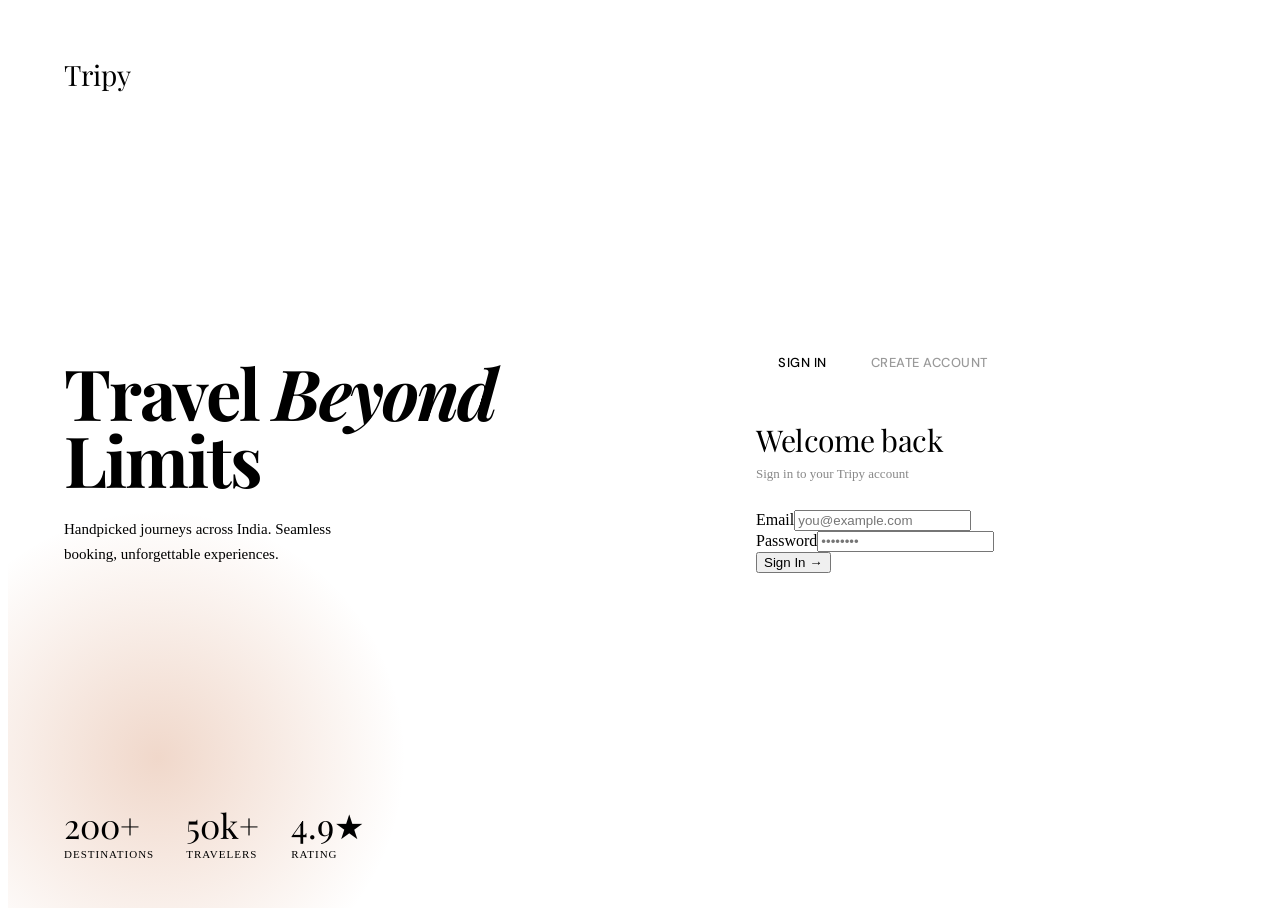
==== src/main/resources/static/index.html @ 833f53b4 "Initial commit" ====
<!DOCTYPE html>
<html lang="en">
<head>
  <meta charset="UTF-8"/><meta name="viewport" content="width=device-width, initial-scale=1.0"/>
  <title>Tripy — Sign In</title>
  <link href="https://fonts.googleapis.com/css2?family=Playfair+Display:ital,wght@0,700;0,900;1,700&family=DM+Sans:wght@300;400;500;600&display=swap" rel="stylesheet">
  <link rel="stylesheet" href="/css/style.css"/>
  <style>
    .hero { min-height: 100vh; display: grid; grid-template-columns: 1fr 1fr; }
    .hero-left { background: var(--ink); display: flex; flex-direction: column; justify-content: space-between; padding: 48px 56px; position: relative; overflow: hidden; }
    .hero-left::before { content: ''; position: absolute; width: 500px; height: 500px; background: radial-gradient(circle, rgba(196,98,45,.25) 0%, transparent 70%); bottom: -100px; left: -100px; pointer-events: none; }
    .logo { font-family: 'Playfair Display', serif; font-size: 28px; color: var(--cream); }
    .logo span { color: var(--terra2); }
    .tagline { z-index: 1; }
    .tagline h1 { font-family: 'Playfair Display', serif; font-size: clamp(48px, 5.5vw, 84px); line-height: .95; color: var(--cream); letter-spacing: -2px; margin-bottom: 24px; }
    .tagline h1 em { color: var(--terra2); font-style: italic; }
    .tagline p { color: var(--mist); font-size: 15px; font-weight: 300; line-height: 1.7; max-width: 320px; }
    .hero-stats { display: flex; gap: 32px; z-index: 1; }
    .stat-num { font-family: 'Playfair Display', serif; font-size: 34px; color: var(--terra2); }
    .stat-lbl { font-size: 11px; color: var(--mist); letter-spacing: 1px; text-transform: uppercase; }
    .hero-right { background: var(--cream); display: flex; align-items: center; justify-content: center; padding: 48px 56px; }
    .auth-box { width: 100%; max-width: 400px; }
    .auth-tabs { display: flex; border-bottom: 2px solid var(--sand); margin-bottom: 36px; }
    .tab { background: none; border: none; font-family: 'DM Sans', sans-serif; font-size: 13px; font-weight: 500; padding: 11px 22px 13px; cursor: pointer; color: #999; letter-spacing: .5px; text-transform: uppercase; position: relative; transition: color .2s; }
    .tab.active { color: var(--ink); }
    .tab.active::after { content: ''; position: absolute; bottom: -2px; left: 0; right: 0; height: 2px; background: var(--terra); }
    .aform { display: none; } .aform.active { display: block; }
    .form-title { font-family: 'Playfair Display', serif; font-size: 30px; margin-bottom: 6px; letter-spacing: -.5px; }
    .form-sub { color: #888; font-size: 13px; margin-bottom: 28px; }
    @media (max-width: 768px) { .hero { grid-template-columns: 1fr; } .hero-left { min-height: 45vh; padding: 32px 24px; } .hero-right { padding: 32px 24px; } }
  </style>
</head>
<body>
<div class="hero">
  <div class="hero-left">
    <div class="logo">Trip<span>y</span></div>
    <div class="tagline">
      <h1>Travel <em>Beyond</em> Limits</h1>
      <p>Handpicked journeys across India. Seamless booking, unforgettable experiences.</p>
    </div>
    <div class="hero-stats">
      <div><div class="stat-num">200+</div><div class="stat-lbl">Destinations</div></div>
      <div><div class="stat-num">50k+</div><div class="stat-lbl">Travelers</div></div>
      <div><div class="stat-num">4.9★</div><div class="stat-lbl">Rating</div></div>
    </div>
  </div>
  <div class="hero-right">
    <div class="auth-box">
      <div class="auth-tabs">
        <button class="tab active" onclick="switchTab('login')">Sign In</button>
        <button class="tab" onclick="switchTab('register')">Create Account</button>
      </div>
      <div class="aform active" id="loginForm">
        <div class="form-title">Welcome back</div>
        <div class="form-sub">Sign in to your Tripy account</div>
        <div class="fld"><label>Email</label><input type="email" id="lEmail" placeholder="you@example.com"/></div>
        <div class="fld"><label>Password</label><input type="password" id="lPass" placeholder="••••••••"/></div>
        <button class="btn btn-full" onclick="login()">Sign In →</button>
        <div class="msg" id="lMsg"></div>
      </div>
      <div class="aform" id="regForm">
        <div class="form-title">Join Tripy</div>
        <div class="form-sub">Start your adventure today</div>
        <div class="fld"><label>Full Name</label><input type="text" id="rName" placeholder="Your full name"/></div>
        <div class="fld"><label>Email</label><input type="email" id="rEmail" placeholder="you@example.com"/></div>
        <div class="fld"><label>Phone</label><input type="tel" id="rPhone" placeholder="+91 9999999999"/></div>
        <div class="fld"><label>Password</label><input type="password" id="rPass" placeholder="Min. 6 characters"/></div>
        <button class="btn btn-full" onclick="register()">Create Account →</button>
        <div class="msg" id="rMsg"></div>
      </div>
    </div>
  </div>
</div>
<script src="/js/api.js"></script>
<script>
  if (getToken()) window.location.href = '/trips.html';
  function switchTab(t) {
    document.querySelectorAll('.tab').forEach((b,i) => b.classList.toggle('active',(i===0)===(t==='login')));
    document.getElementById('loginForm').classList.toggle('active', t==='login');
    document.getElementById('regForm').classList.toggle('active', t==='register');
  }
  async function login() {
    const msgEl = document.getElementById('lMsg'); msgEl.className = 'msg';
    try {
      const d = await apiPost('/auth/login',{email:val('lEmail'),password:val('lPass')},false);
      if(d.success){storeAuth(d.data);window.location.href='/trips.html';}
      else{msgEl.textContent=d.message||'Login failed';msgEl.className='msg err';}
    } catch{msgEl.textContent='Cannot connect. Is backend running on port 8080?';msgEl.className='msg err';}
  }
  async function register() {
    const msgEl = document.getElementById('rMsg'); msgEl.className = 'msg';
    const body = {name:val('rName'),email:val('rEmail'),phone:val('rPhone'),password:val('rPass')};
    try {
      const d = await apiPost('/auth/register',body,false);
      if(d.success){storeAuth(d.data);window.location.href='/trips.html';}
      else{msgEl.textContent=d.message||'Registration failed';msgEl.className='msg err';}
    } catch{msgEl.textContent='Cannot connect.';msgEl.className='msg err';}
  }
  document.addEventListener('keydown',e=>{
    if(e.key==='Enter'){if(document.getElementById('loginForm').classList.contains('active'))login();else register();}
  });
</script>
</body>
</html>
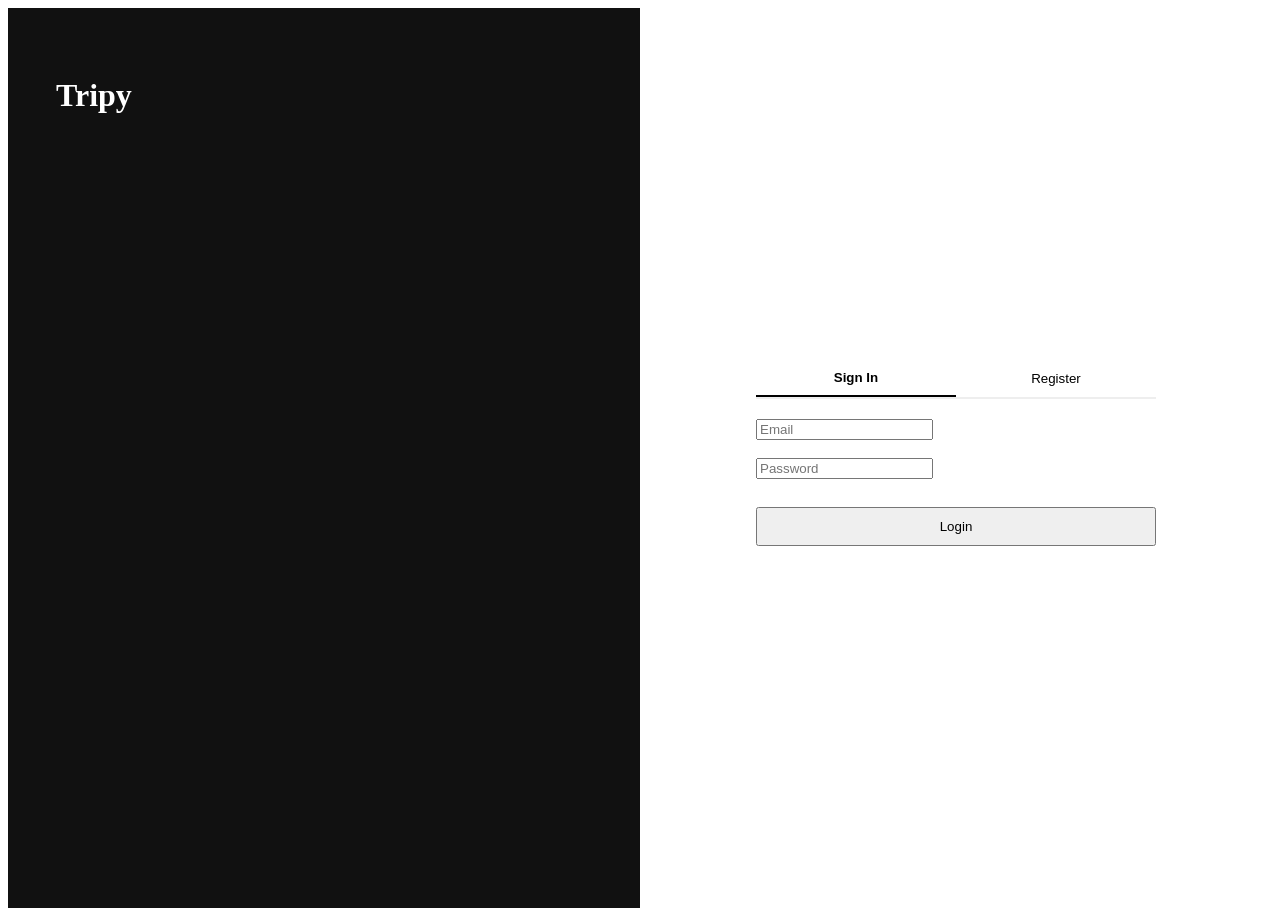
==== commit 98364696: "update the index html file" ====
--- a/src/main/resources/static/index.html
+++ b/src/main/resources/static/index.html
@@ -1,104 +1,149 @@
 <!DOCTYPE html>
 <html lang="en">
 <head>
-  <meta charset="UTF-8"/><meta name="viewport" content="width=device-width, initial-scale=1.0"/>
+  <meta charset="UTF-8"/>
+  <meta name="viewport" content="width=device-width, initial-scale=1.0"/>
   <title>Tripy — Sign In</title>
+
   <link href="https://fonts.googleapis.com/css2?family=Playfair+Display:ital,wght@0,700;0,900;1,700&family=DM+Sans:wght@300;400;500;600&display=swap" rel="stylesheet">
   <link rel="stylesheet" href="/css/style.css"/>
+
   <style>
     .hero { min-height: 100vh; display: grid; grid-template-columns: 1fr 1fr; }
-    .hero-left { background: var(--ink); display: flex; flex-direction: column; justify-content: space-between; padding: 48px 56px; position: relative; overflow: hidden; }
-    .hero-left::before { content: ''; position: absolute; width: 500px; height: 500px; background: radial-gradient(circle, rgba(196,98,45,.25) 0%, transparent 70%); bottom: -100px; left: -100px; pointer-events: none; }
-    .logo { font-family: 'Playfair Display', serif; font-size: 28px; color: var(--cream); }
-    .logo span { color: var(--terra2); }
-    .tagline { z-index: 1; }
-    .tagline h1 { font-family: 'Playfair Display', serif; font-size: clamp(48px, 5.5vw, 84px); line-height: .95; color: var(--cream); letter-spacing: -2px; margin-bottom: 24px; }
-    .tagline h1 em { color: var(--terra2); font-style: italic; }
-    .tagline p { color: var(--mist); font-size: 15px; font-weight: 300; line-height: 1.7; max-width: 320px; }
-    .hero-stats { display: flex; gap: 32px; z-index: 1; }
-    .stat-num { font-family: 'Playfair Display', serif; font-size: 34px; color: var(--terra2); }
-    .stat-lbl { font-size: 11px; color: var(--mist); letter-spacing: 1px; text-transform: uppercase; }
-    .hero-right { background: var(--cream); display: flex; align-items: center; justify-content: center; padding: 48px 56px; }
+    .hero-left { background: #111; display: flex; flex-direction: column; justify-content: space-between; padding: 48px; }
+    .hero-right { background: #fff; display: flex; align-items: center; justify-content: center; padding: 48px; }
     .auth-box { width: 100%; max-width: 400px; }
-    .auth-tabs { display: flex; border-bottom: 2px solid var(--sand); margin-bottom: 36px; }
-    .tab { background: none; border: none; font-family: 'DM Sans', sans-serif; font-size: 13px; font-weight: 500; padding: 11px 22px 13px; cursor: pointer; color: #999; letter-spacing: .5px; text-transform: uppercase; position: relative; transition: color .2s; }
-    .tab.active { color: var(--ink); }
-    .tab.active::after { content: ''; position: absolute; bottom: -2px; left: 0; right: 0; height: 2px; background: var(--terra); }
-    .aform { display: none; } .aform.active { display: block; }
-    .form-title { font-family: 'Playfair Display', serif; font-size: 30px; margin-bottom: 6px; letter-spacing: -.5px; }
-    .form-sub { color: #888; font-size: 13px; margin-bottom: 28px; }
-    @media (max-width: 768px) { .hero { grid-template-columns: 1fr; } .hero-left { min-height: 45vh; padding: 32px 24px; } .hero-right { padding: 32px 24px; } }
+    .auth-tabs { display: flex; border-bottom: 2px solid #eee; margin-bottom: 20px; }
+    .tab { flex:1; padding:10px; cursor:pointer; border:none; background:none; }
+    .tab.active { border-bottom:2px solid black; font-weight:bold; }
+    .aform { display:none; }
+    .aform.active { display:block; }
+    .btn { width:100%; padding:10px; margin-top:10px; cursor:pointer; }
+    .msg { margin-top:10px; }
+    .err { color:red; }
   </style>
 </head>
+
 <body>
+
 <div class="hero">
   <div class="hero-left">
-    <div class="logo">Trip<span>y</span></div>
-    <div class="tagline">
-      <h1>Travel <em>Beyond</em> Limits</h1>
-      <p>Handpicked journeys across India. Seamless booking, unforgettable experiences.</p>
-    </div>
-    <div class="hero-stats">
-      <div><div class="stat-num">200+</div><div class="stat-lbl">Destinations</div></div>
-      <div><div class="stat-num">50k+</div><div class="stat-lbl">Travelers</div></div>
-      <div><div class="stat-num">4.9★</div><div class="stat-lbl">Rating</div></div>
-    </div>
+    <h1 style="color:white;">Tripy</h1>
   </div>
+
   <div class="hero-right">
     <div class="auth-box">
+
       <div class="auth-tabs">
         <button class="tab active" onclick="switchTab('login')">Sign In</button>
-        <button class="tab" onclick="switchTab('register')">Create Account</button>
+        <button class="tab" onclick="switchTab('register')">Register</button>
       </div>
+
+      <!-- LOGIN -->
       <div class="aform active" id="loginForm">
-        <div class="form-title">Welcome back</div>
-        <div class="form-sub">Sign in to your Tripy account</div>
-        <div class="fld"><label>Email</label><input type="email" id="lEmail" placeholder="you@example.com"/></div>
-        <div class="fld"><label>Password</label><input type="password" id="lPass" placeholder="••••••••"/></div>
-        <button class="btn btn-full" onclick="login()">Sign In →</button>
-        <div class="msg" id="lMsg"></div>
+        <input type="email" id="lEmail" placeholder="Email"/><br><br>
+        <input type="password" id="lPass" placeholder="Password"/><br><br>
+        <button class="btn" onclick="login()">Login</button>
+        <div id="lMsg" class="msg"></div>
       </div>
+
+      <!-- REGISTER -->
       <div class="aform" id="regForm">
-        <div class="form-title">Join Tripy</div>
-        <div class="form-sub">Start your adventure today</div>
-        <div class="fld"><label>Full Name</label><input type="text" id="rName" placeholder="Your full name"/></div>
-        <div class="fld"><label>Email</label><input type="email" id="rEmail" placeholder="you@example.com"/></div>
-        <div class="fld"><label>Phone</label><input type="tel" id="rPhone" placeholder="+91 9999999999"/></div>
-        <div class="fld"><label>Password</label><input type="password" id="rPass" placeholder="Min. 6 characters"/></div>
-        <button class="btn btn-full" onclick="register()">Create Account →</button>
-        <div class="msg" id="rMsg"></div>
+        <input type="text" id="rName" placeholder="Name"/><br><br>
+        <input type="email" id="rEmail" placeholder="Email"/><br><br>
+        <input type="password" id="rPass" placeholder="Password"/><br><br>
+        <button class="btn" onclick="register()">Register</button>
+        <div id="rMsg" class="msg"></div>
       </div>
+
     </div>
   </div>
 </div>
-<script src="/js/api.js"></script>
+
 <script>
-  if (getToken()) window.location.href = '/trips.html';
-  function switchTab(t) {
-    document.querySelectorAll('.tab').forEach((b,i) => b.classList.toggle('active',(i===0)===(t==='login')));
-    document.getElementById('loginForm').classList.toggle('active', t==='login');
-    document.getElementById('regForm').classList.toggle('active', t==='register');
+const API = "https://tripy-trip-management-system-production.up.railway.app/api";
+
+// ── HELPERS
+function val(id){ return document.getElementById(id).value.trim(); }
+
+function storeAuth(data){
+  localStorage.setItem("tripy_token", data.token);
+}
+
+// ── SWITCH TAB
+function switchTab(type){
+  document.getElementById("loginForm").classList.toggle("active", type==="login");
+  document.getElementById("regForm").classList.toggle("active", type==="register");
+
+  document.querySelectorAll(".tab")[0].classList.toggle("active", type==="login");
+  document.querySelectorAll(".tab")[1].classList.toggle("active", type==="register");
+}
+
+// ── LOGIN
+async function login(){
+  const msg = document.getElementById("lMsg");
+  msg.innerHTML="";
+
+  try{
+    const res = await fetch(API+"/auth/login",{
+      method:"POST",
+      headers:{ "Content-Type":"application/json" },
+      body: JSON.stringify({
+        email: val("lEmail"),
+        password: val("lPass")
+      })
+    });
+
+    const data = await res.json();
+
+    if(data.success){
+      storeAuth(data.data);
+      window.location.href="/trips.html";
+    }else{
+      msg.innerHTML = data.message;
+      msg.className="msg err";
+    }
+
+  }catch(err){
+    console.error(err);
+    msg.innerHTML="Server error. Try again.";
+    msg.className="msg err";
   }
-  async function login() {
-    const msgEl = document.getElementById('lMsg'); msgEl.className = 'msg';
-    try {
-      const d = await apiPost('/auth/login',{email:val('lEmail'),password:val('lPass')},false);
-      if(d.success){storeAuth(d.data);window.location.href='/trips.html';}
-      else{msgEl.textContent=d.message||'Login failed';msgEl.className='msg err';}
-    } catch{msgEl.textContent='Cannot connect. Is backend running on port 8080?';msgEl.className='msg err';}
+}
+
+// ── REGISTER
+async function register(){
+  const msg = document.getElementById("rMsg");
+  msg.innerHTML="";
+
+  try{
+    const res = await fetch(API+"/auth/register",{
+      method:"POST",
+      headers:{ "Content-Type":"application/json" },
+      body: JSON.stringify({
+        name: val("rName"),
+        email: val("rEmail"),
+        password: val("rPass")
+      })
+    });
+
+    const data = await res.json();
+
+    if(data.success){
+      storeAuth(data.data);
+      window.location.href="/trips.html";
+    }else{
+      msg.innerHTML=data.message;
+      msg.className="msg err";
+    }
+
+  }catch(err){
+    console.error(err);
+    msg.innerHTML="Server error. Try again.";
+    msg.className="msg err";
   }
-  async function register() {
-    const msgEl = document.getElementById('rMsg'); msgEl.className = 'msg';
-    const body = {name:val('rName'),email:val('rEmail'),phone:val('rPhone'),password:val('rPass')};
-    try {
-      const d = await apiPost('/auth/register',body,false);
-      if(d.success){storeAuth(d.data);window.location.href='/trips.html';}
-      else{msgEl.textContent=d.message||'Registration failed';msgEl.className='msg err';}
-    } catch{msgEl.textContent='Cannot connect.';msgEl.className='msg err';}
-  }
-  document.addEventListener('keydown',e=>{
-    if(e.key==='Enter'){if(document.getElementById('loginForm').classList.contains('active'))login();else register();}
-  });
+}
 </script>
+
 </body>
-</html>
+</html>
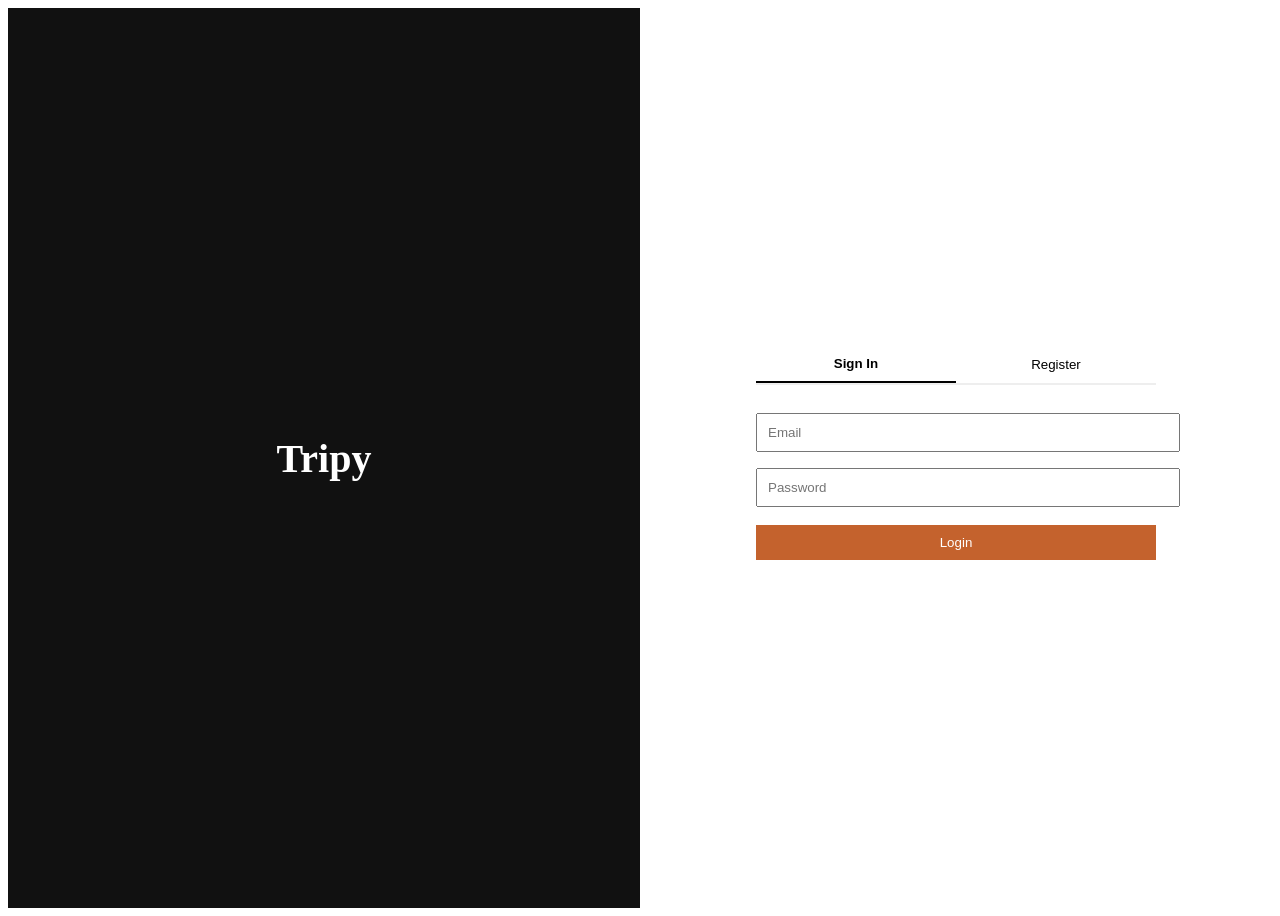
==== commit 4f0a277b: "add extra feature in htm l file" ====
--- a/src/main/resources/static/index.html
+++ b/src/main/resources/static/index.html
@@ -10,17 +10,25 @@
 
   <style>
     .hero { min-height: 100vh; display: grid; grid-template-columns: 1fr 1fr; }
-    .hero-left { background: #111; display: flex; flex-direction: column; justify-content: space-between; padding: 48px; }
-    .hero-right { background: #fff; display: flex; align-items: center; justify-content: center; padding: 48px; }
+    .hero-left { background: #111; display: flex; align-items: center; justify-content: center; }
+    .hero-left h1 { color: white; font-size: 40px; }
+    .hero-right { display: flex; align-items: center; justify-content: center; }
+
     .auth-box { width: 100%; max-width: 400px; }
     .auth-tabs { display: flex; border-bottom: 2px solid #eee; margin-bottom: 20px; }
     .tab { flex:1; padding:10px; cursor:pointer; border:none; background:none; }
     .tab.active { border-bottom:2px solid black; font-weight:bold; }
+
     .aform { display:none; }
     .aform.active { display:block; }
-    .btn { width:100%; padding:10px; margin-top:10px; cursor:pointer; }
+
+    input { width:100%; padding:10px; margin:8px 0; }
+
+    .btn { width:100%; padding:10px; margin-top:10px; cursor:pointer; background:#c4622d; color:white; border:none; }
+
     .msg { margin-top:10px; }
     .err { color:red; }
+    .success { color:green; }
   </style>
 </head>
 
@@ -28,7 +36,7 @@
 
 <div class="hero">
   <div class="hero-left">
-    <h1 style="color:white;">Tripy</h1>
+    <h1>Tripy</h1>
   </div>
 
   <div class="hero-right">
@@ -41,17 +49,17 @@
 
       <!-- LOGIN -->
       <div class="aform active" id="loginForm">
-        <input type="email" id="lEmail" placeholder="Email"/><br><br>
-        <input type="password" id="lPass" placeholder="Password"/><br><br>
+        <input type="email" id="lEmail" placeholder="Email"/>
+        <input type="password" id="lPass" placeholder="Password"/>
         <button class="btn" onclick="login()">Login</button>
         <div id="lMsg" class="msg"></div>
       </div>
 
       <!-- REGISTER -->
       <div class="aform" id="regForm">
-        <input type="text" id="rName" placeholder="Name"/><br><br>
-        <input type="email" id="rEmail" placeholder="Email"/><br><br>
-        <input type="password" id="rPass" placeholder="Password"/><br><br>
+        <input type="text" id="rName" placeholder="Name"/>
+        <input type="email" id="rEmail" placeholder="Email"/>
+        <input type="password" id="rPass" placeholder="Password"/>
         <button class="btn" onclick="register()">Register</button>
         <div id="rMsg" class="msg"></div>
       </div>
@@ -68,6 +76,8 @@
 
 function storeAuth(data){
   localStorage.setItem("tripy_token", data.token);
+  localStorage.setItem("tripy_name", data.name);
+  localStorage.setItem("tripy_role", data.role);
 }
 
 // ── SWITCH TAB
@@ -81,11 +91,13 @@
 
 // ── LOGIN
 async function login(){
+  console.log("Login clicked 🚀");
+
   const msg = document.getElementById("lMsg");
-  msg.innerHTML="";
+  msg.innerHTML = "Loading...";
 
   try{
-    const res = await fetch(API+"/auth/login",{
+    const res = await fetch(API + "/auth/login",{
       method:"POST",
       headers:{ "Content-Type":"application/json" },
       body: JSON.stringify({
@@ -95,29 +107,38 @@
     });
 
     const data = await res.json();
+    console.log("Login response:", data);
 
     if(data.success){
       storeAuth(data.data);
-      window.location.href="/trips.html";
-    }else{
+      msg.innerHTML = "Login successful ✅";
+      msg.className = "msg success";
+
+      setTimeout(() => {
+        window.location.href = "/trips.html";
+      }, 1000);
+
+    } else {
       msg.innerHTML = data.message;
-      msg.className="msg err";
+      msg.className = "msg err";
     }
 
-  }catch(err){
-    console.error(err);
-    msg.innerHTML="Server error. Try again.";
-    msg.className="msg err";
+  } catch(err){
+    console.error("Login error:", err);
+    msg.innerHTML = "Backend not reachable ❌";
+    msg.className = "msg err";
   }
 }
 
 // ── REGISTER
 async function register(){
+  console.log("Register clicked 🚀");
+
   const msg = document.getElementById("rMsg");
-  msg.innerHTML="";
+  msg.innerHTML = "Loading...";
 
   try{
-    const res = await fetch(API+"/auth/register",{
+    const res = await fetch(API + "/auth/register",{
       method:"POST",
       headers:{ "Content-Type":"application/json" },
       body: JSON.stringify({
@@ -128,19 +149,26 @@
     });
 
     const data = await res.json();
+    console.log("Register response:", data);
 
     if(data.success){
       storeAuth(data.data);
-      window.location.href="/trips.html";
-    }else{
-      msg.innerHTML=data.message;
-      msg.className="msg err";
+      msg.innerHTML = "Registered successfully ✅";
+      msg.className = "msg success";
+
+      setTimeout(() => {
+        window.location.href = "/trips.html";
+      }, 1000);
+
+    } else {
+      msg.innerHTML = data.message;
+      msg.className = "msg err";
     }
 
-  }catch(err){
-    console.error(err);
-    msg.innerHTML="Server error. Try again.";
-    msg.className="msg err";
+  } catch(err){
+    console.error("Register error:", err);
+    msg.innerHTML = "Backend not reachable ❌";
+    msg.className = "msg err";
   }
 }
 </script>
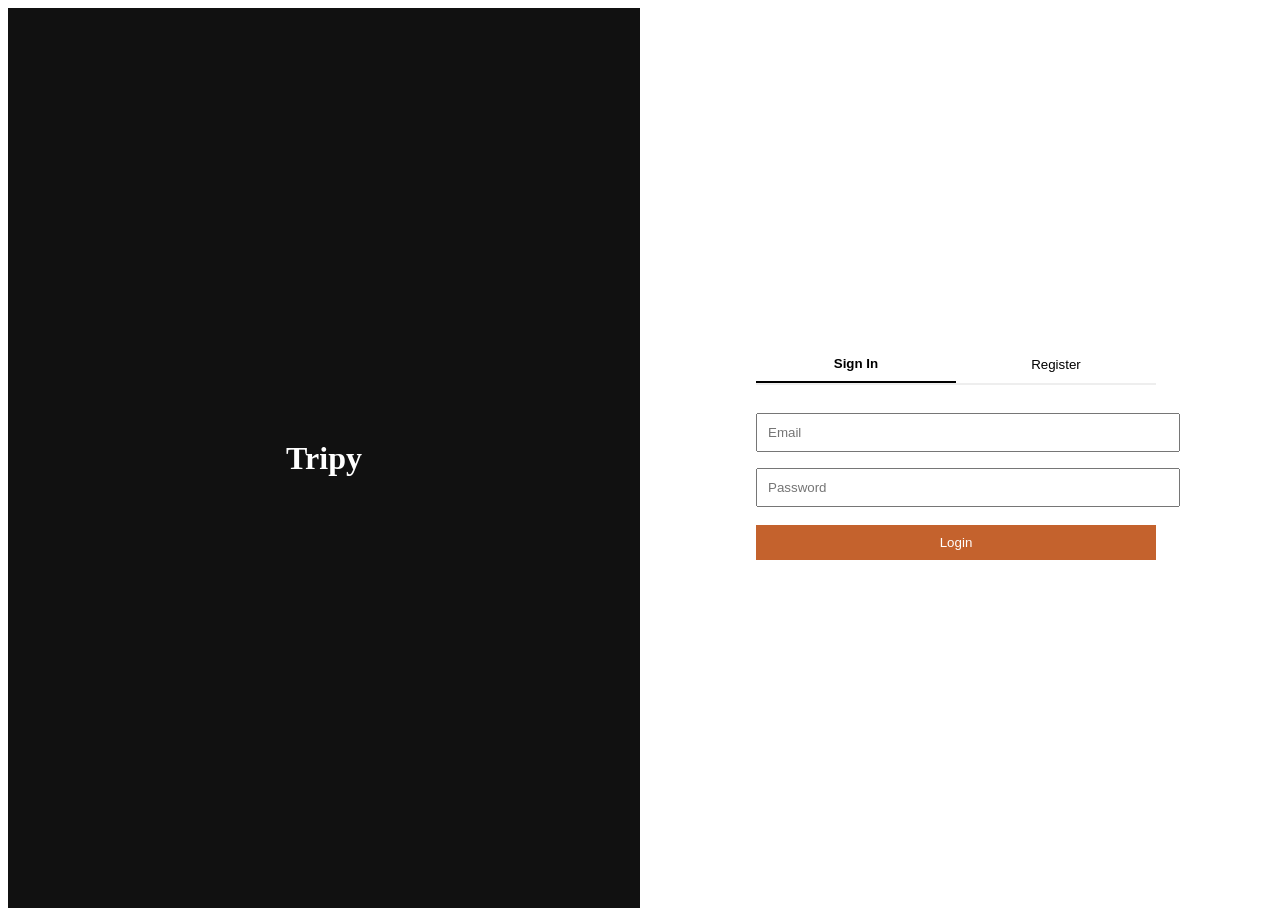
==== commit e70b0ba1: "add feature in html file" ====
--- a/src/main/resources/static/index.html
+++ b/src/main/resources/static/index.html
@@ -5,13 +5,13 @@
   <meta name="viewport" content="width=device-width, initial-scale=1.0"/>
   <title>Tripy — Sign In</title>
 
-  <link href="https://fonts.googleapis.com/css2?family=Playfair+Display:ital,wght@0,700;0,900;1,700&family=DM+Sans:wght@300;400;500;600&display=swap" rel="stylesheet">
+  <link href="https://fonts.googleapis.com/css2?family=Playfair+Display&family=DM+Sans&display=swap" rel="stylesheet">
   <link rel="stylesheet" href="/css/style.css"/>
 
   <style>
     .hero { min-height: 100vh; display: grid; grid-template-columns: 1fr 1fr; }
     .hero-left { background: #111; display: flex; align-items: center; justify-content: center; }
-    .hero-left h1 { color: white; font-size: 40px; }
+    .hero-left h1 { color: white; }
     .hero-right { display: flex; align-items: center; justify-content: center; }
 
     .auth-box { width: 100%; max-width: 400px; }
@@ -24,7 +24,15 @@
 
     input { width:100%; padding:10px; margin:8px 0; }
 
-    .btn { width:100%; padding:10px; margin-top:10px; cursor:pointer; background:#c4622d; color:white; border:none; }
+    .btn {
+      width:100%;
+      padding:10px;
+      margin-top:10px;
+      cursor:pointer;
+      background:#c4622d;
+      color:white;
+      border:none;
+    }
 
     .msg { margin-top:10px; }
     .err { color:red; }
@@ -49,18 +57,22 @@
 
       <!-- LOGIN -->
       <div class="aform active" id="loginForm">
-        <input type="email" id="lEmail" placeholder="Email"/>
-        <input type="password" id="lPass" placeholder="Password"/>
-        <button class="btn" onclick="login()">Login</button>
+        <form onsubmit="event.preventDefault(); login();">
+          <input type="email" id="lEmail" placeholder="Email" required/>
+          <input type="password" id="lPass" placeholder="Password" required/>
+          <button type="submit" class="btn">Login</button>
+        </form>
         <div id="lMsg" class="msg"></div>
       </div>
 
       <!-- REGISTER -->
       <div class="aform" id="regForm">
-        <input type="text" id="rName" placeholder="Name"/>
-        <input type="email" id="rEmail" placeholder="Email"/>
-        <input type="password" id="rPass" placeholder="Password"/>
-        <button class="btn" onclick="register()">Register</button>
+        <form onsubmit="event.preventDefault(); register();">
+          <input type="text" id="rName" placeholder="Name" required/>
+          <input type="email" id="rEmail" placeholder="Email" required/>
+          <input type="password" id="rPass" placeholder="Password" required/>
+          <button type="submit" class="btn">Register</button>
+        </form>
         <div id="rMsg" class="msg"></div>
       </div>
 
@@ -71,7 +83,7 @@
 <script>
 const API = "https://tripy-trip-management-system-production.up.railway.app/api";
 
-// ── HELPERS
+// HELPERS
 function val(id){ return document.getElementById(id).value.trim(); }
 
 function storeAuth(data){
@@ -80,7 +92,7 @@
   localStorage.setItem("tripy_role", data.role);
 }
 
-// ── SWITCH TAB
+// SWITCH TAB
 function switchTab(type){
   document.getElementById("loginForm").classList.toggle("active", type==="login");
   document.getElementById("regForm").classList.toggle("active", type==="register");
@@ -89,7 +101,7 @@
   document.querySelectorAll(".tab")[1].classList.toggle("active", type==="register");
 }
 
-// ── LOGIN
+// LOGIN
 async function login(){
   console.log("Login clicked 🚀");
 
@@ -117,20 +129,19 @@
       setTimeout(() => {
         window.location.href = "/trips.html";
       }, 1000);
-
     } else {
       msg.innerHTML = data.message;
       msg.className = "msg err";
     }
 
   } catch(err){
-    console.error("Login error:", err);
+    console.error(err);
     msg.innerHTML = "Backend not reachable ❌";
     msg.className = "msg err";
   }
 }
 
-// ── REGISTER
+// REGISTER
 async function register(){
   console.log("Register clicked 🚀");
 
@@ -159,14 +170,13 @@
       setTimeout(() => {
         window.location.href = "/trips.html";
       }, 1000);
-
     } else {
       msg.innerHTML = data.message;
       msg.className = "msg err";
     }
 
   } catch(err){
-    console.error("Register error:", err);
+    console.error(err);
     msg.innerHTML = "Backend not reachable ❌";
     msg.className = "msg err";
   }
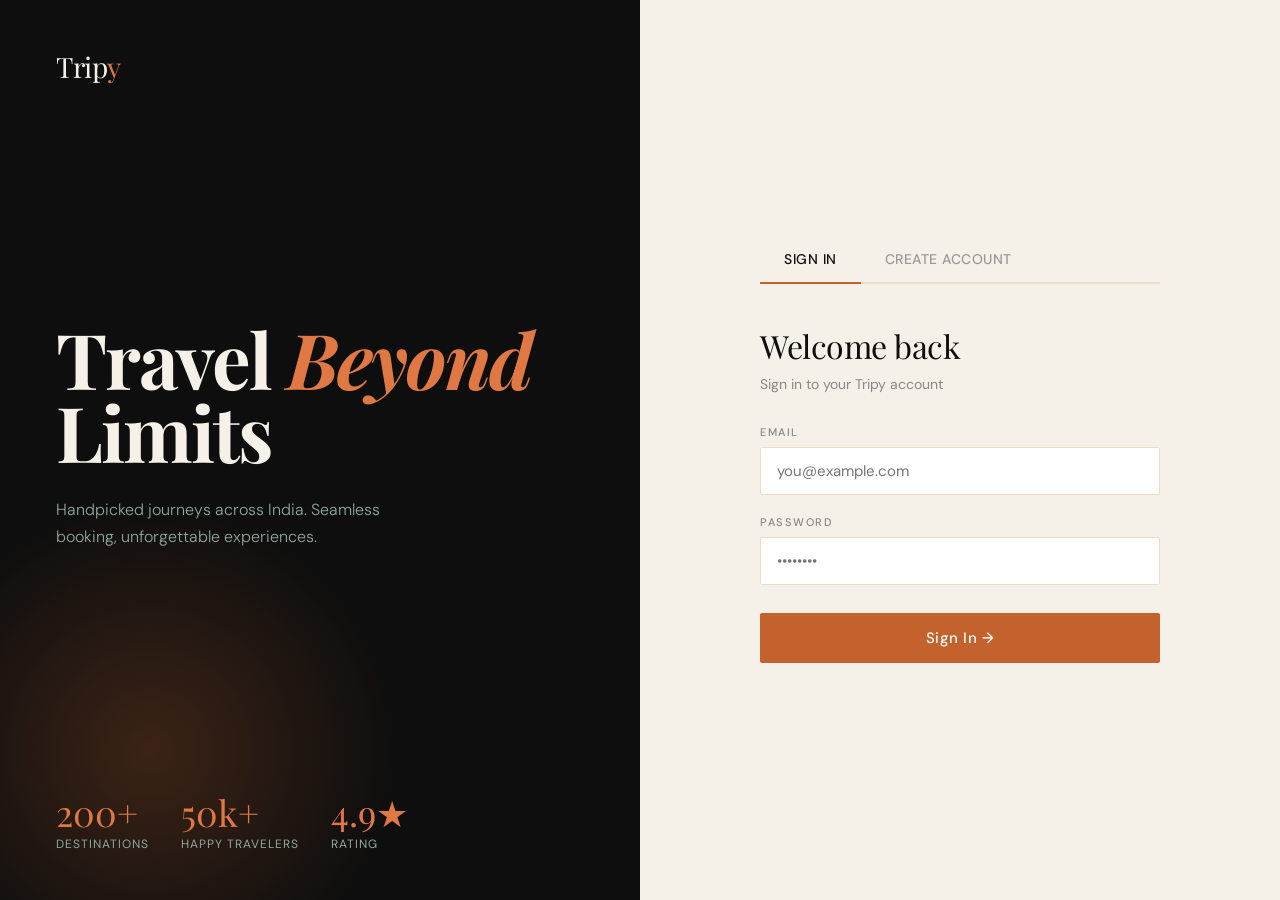
==== commit eeffe7d7: "Change new html file" ====
--- a/src/main/resources/static/index.html
+++ b/src/main/resources/static/index.html
@@ -1,187 +1,829 @@
 <!DOCTYPE html>
 <html lang="en">
 <head>
-  <meta charset="UTF-8"/>
+  <meta charset="UTF-8" />
   <meta name="viewport" content="width=device-width, initial-scale=1.0"/>
-  <title>Tripy — Sign In</title>
-
-  <link href="https://fonts.googleapis.com/css2?family=Playfair+Display&family=DM+Sans&display=swap" rel="stylesheet">
-  <link rel="stylesheet" href="/css/style.css"/>
-
+  <title>Tripy — Travel Beyond Limits</title>
+  <link rel="preconnect" href="https://fonts.googleapis.com">
+  <link href="https://fonts.googleapis.com/css2?family=Playfair+Display:ital,wght@0,700;0,900;1,700&family=DM+Sans:wght@300;400;500&display=swap" rel="stylesheet">
   <style>
-    .hero { min-height: 100vh; display: grid; grid-template-columns: 1fr 1fr; }
-    .hero-left { background: #111; display: flex; align-items: center; justify-content: center; }
-    .hero-left h1 { color: white; }
-    .hero-right { display: flex; align-items: center; justify-content: center; }
-
-    .auth-box { width: 100%; max-width: 400px; }
-    .auth-tabs { display: flex; border-bottom: 2px solid #eee; margin-bottom: 20px; }
-    .tab { flex:1; padding:10px; cursor:pointer; border:none; background:none; }
-    .tab.active { border-bottom:2px solid black; font-weight:bold; }
-
-    .aform { display:none; }
-    .aform.active { display:block; }
-
-    input { width:100%; padding:10px; margin:8px 0; }
-
-    .btn {
-      width:100%;
-      padding:10px;
-      margin-top:10px;
-      cursor:pointer;
-      background:#c4622d;
-      color:white;
-      border:none;
-    }
-
-    .msg { margin-top:10px; }
-    .err { color:red; }
-    .success { color:green; }
+    *, *::before, *::after { box-sizing: border-box; margin: 0; padding: 0; }
+
+    :root {
+      --ink:    #0e0e0e;
+      --cream:  #f5f0e8;
+      --sand:   #e8dfc8;
+      --terra:  #c4622d;
+      --terra2: #e07843;
+      --mist:   #8fa8a0;
+      --white:  #ffffff;
+      --radius: 2px;
+    }
+
+    html, body { height: 100%; font-family: 'DM Sans', sans-serif; background: var(--cream); color: var(--ink); overflow-x: hidden; }
+
+    /* ── HERO ── */
+    .hero {
+      min-height: 100vh;
+      display: grid;
+      grid-template-columns: 1fr 1fr;
+      position: relative;
+    }
+
+    .hero-left {
+      background: var(--ink);
+      display: flex;
+      flex-direction: column;
+      justify-content: space-between;
+      padding: 48px 56px;
+      position: relative;
+      overflow: hidden;
+    }
+
+    .hero-left::before {
+      content: '';
+      position: absolute;
+      width: 500px; height: 500px;
+      background: radial-gradient(circle, rgba(196,98,45,0.25) 0%, transparent 70%);
+      bottom: -100px; left: -100px;
+      pointer-events: none;
+    }
+
+    .logo {
+      font-family: 'Playfair Display', serif;
+      font-size: 28px;
+      color: var(--cream);
+      letter-spacing: -0.5px;
+    }
+    .logo span { color: var(--terra2); }
+
+    .hero-tagline {
+      z-index: 1;
+    }
+    .hero-tagline h1 {
+      font-family: 'Playfair Display', serif;
+      font-size: clamp(52px, 6vw, 88px);
+      line-height: 0.95;
+      color: var(--cream);
+      letter-spacing: -2px;
+      margin-bottom: 28px;
+    }
+    .hero-tagline h1 em { color: var(--terra2); font-style: italic; }
+    .hero-tagline p {
+      color: var(--mist);
+      font-size: 16px;
+      font-weight: 300;
+      line-height: 1.7;
+      max-width: 340px;
+    }
+
+    .hero-bottom {
+      display: flex;
+      gap: 32px;
+      z-index: 1;
+    }
+    .stat { }
+    .stat-num { font-family: 'Playfair Display', serif; font-size: 36px; color: var(--terra2); }
+    .stat-label { font-size: 12px; color: var(--mist); letter-spacing: 1px; text-transform: uppercase; }
+
+    /* ── RIGHT PANEL (AUTH) ── */
+    .hero-right {
+      background: var(--cream);
+      display: flex;
+      align-items: center;
+      justify-content: center;
+      padding: 48px 56px;
+    }
+
+    .auth-box {
+      width: 100%;
+      max-width: 400px;
+    }
+
+    .auth-tabs {
+      display: flex;
+      gap: 0;
+      margin-bottom: 40px;
+      border-bottom: 2px solid var(--sand);
+    }
+    .tab-btn {
+      background: none;
+      border: none;
+      font-family: 'DM Sans', sans-serif;
+      font-size: 14px;
+      font-weight: 500;
+      padding: 12px 24px 14px;
+      cursor: pointer;
+      color: #999;
+      letter-spacing: 0.5px;
+      text-transform: uppercase;
+      position: relative;
+      transition: color 0.2s;
+    }
+    .tab-btn.active {
+      color: var(--ink);
+    }
+    .tab-btn.active::after {
+      content: '';
+      position: absolute;
+      bottom: -2px; left: 0; right: 0;
+      height: 2px;
+      background: var(--terra);
+    }
+
+    .auth-form { display: none; }
+    .auth-form.active { display: block; }
+
+    .form-title {
+      font-family: 'Playfair Display', serif;
+      font-size: 32px;
+      margin-bottom: 8px;
+      letter-spacing: -0.5px;
+    }
+    .form-sub { color: #888; font-size: 14px; margin-bottom: 32px; }
+
+    .field { margin-bottom: 20px; }
+    .field label {
+      display: block;
+      font-size: 11px;
+      font-weight: 500;
+      letter-spacing: 1.5px;
+      text-transform: uppercase;
+      color: #888;
+      margin-bottom: 8px;
+    }
+    .field input {
+      width: 100%;
+      background: var(--white);
+      border: 1.5px solid var(--sand);
+      border-radius: var(--radius);
+      padding: 13px 16px;
+      font-family: 'DM Sans', sans-serif;
+      font-size: 15px;
+      color: var(--ink);
+      outline: none;
+      transition: border-color 0.2s;
+    }
+    .field input:focus { border-color: var(--terra); }
+
+    .btn-primary {
+      width: 100%;
+      background: var(--terra);
+      color: var(--white);
+      border: none;
+      border-radius: var(--radius);
+      padding: 15px;
+      font-family: 'DM Sans', sans-serif;
+      font-size: 15px;
+      font-weight: 500;
+      cursor: pointer;
+      letter-spacing: 0.5px;
+      transition: background 0.2s, transform 0.1s;
+      margin-top: 8px;
+    }
+    .btn-primary:hover { background: var(--terra2); }
+    .btn-primary:active { transform: scale(0.98); }
+
+    .msg { margin-top: 16px; font-size: 14px; padding: 12px 16px; border-radius: var(--radius); display: none; }
+    .msg.error { background: #fde8e0; color: #b94a20; display: block; }
+    .msg.success { background: #e0f5ee; color: #1e7a52; display: block; }
+
+    /* ── NAVBAR (shown after login) ── */
+    .navbar {
+      display: none;
+      position: sticky; top: 0; z-index: 100;
+      background: var(--ink);
+      padding: 0 48px;
+      height: 64px;
+      align-items: center;
+      justify-content: space-between;
+    }
+    .navbar.show { display: flex; }
+    .nav-logo { font-family: 'Playfair Display', serif; font-size: 22px; color: var(--cream); }
+    .nav-logo span { color: var(--terra2); }
+    .nav-links { display: flex; gap: 8px; }
+    .nav-link {
+      background: none; border: none;
+      color: var(--mist); font-family: 'DM Sans', sans-serif;
+      font-size: 14px; padding: 8px 16px; cursor: pointer;
+      border-radius: var(--radius); transition: color 0.2s, background 0.2s;
+    }
+    .nav-link:hover, .nav-link.active { color: var(--cream); background: rgba(255,255,255,0.08); }
+    .nav-link.logout { color: var(--terra2); }
+
+    /* ── PAGES ── */
+    .page { display: none; padding: 48px; min-height: calc(100vh - 64px); }
+    .page.active { display: block; }
+
+    .page-header { margin-bottom: 40px; }
+    .page-header h2 { font-family: 'Playfair Display', serif; font-size: 40px; letter-spacing: -1px; }
+    .page-header p { color: #888; margin-top: 6px; font-size: 15px; }
+
+    /* ── SEARCH BAR ── */
+    .search-bar {
+      display: flex;
+      gap: 12px;
+      background: var(--white);
+      border: 1.5px solid var(--sand);
+      border-radius: var(--radius);
+      padding: 16px 20px;
+      margin-bottom: 36px;
+      flex-wrap: wrap;
+    }
+    .search-bar input, .search-bar select {
+      flex: 1;
+      min-width: 140px;
+      border: none;
+      font-family: 'DM Sans', sans-serif;
+      font-size: 14px;
+      color: var(--ink);
+      outline: none;
+      background: transparent;
+    }
+    .search-bar button {
+      background: var(--terra);
+      color: white;
+      border: none;
+      border-radius: var(--radius);
+      padding: 10px 24px;
+      font-family: 'DM Sans', sans-serif;
+      font-size: 14px;
+      cursor: pointer;
+      transition: background 0.2s;
+    }
+    .search-bar button:hover { background: var(--terra2); }
+
+    /* ── TRIP CARDS ── */
+    .trips-grid {
+      display: grid;
+      grid-template-columns: repeat(auto-fill, minmax(300px, 1fr));
+      gap: 24px;
+    }
+
+    .trip-card {
+      background: var(--white);
+      border-radius: var(--radius);
+      overflow: hidden;
+      border: 1.5px solid var(--sand);
+      transition: transform 0.2s, box-shadow 0.2s;
+      cursor: pointer;
+    }
+    .trip-card:hover { transform: translateY(-4px); box-shadow: 0 12px 32px rgba(0,0,0,0.1); }
+
+    .trip-card-img {
+      height: 180px;
+      background: linear-gradient(135deg, var(--terra) 0%, var(--mist) 100%);
+      display: flex;
+      align-items: flex-end;
+      padding: 16px;
+      position: relative;
+    }
+    .trip-card-img .dest-badge {
+      background: rgba(14,14,14,0.75);
+      color: var(--cream);
+      font-size: 11px;
+      letter-spacing: 1.5px;
+      text-transform: uppercase;
+      padding: 4px 10px;
+      border-radius: var(--radius);
+    }
+    .trip-card-status {
+      position: absolute; top: 14px; right: 14px;
+      font-size: 10px; font-weight: 500; letter-spacing: 1px;
+      text-transform: uppercase; padding: 3px 10px;
+      border-radius: 20px;
+      background: #e0f5ee; color: #1e7a52;
+    }
+
+    .trip-card-body { padding: 20px; }
+    .trip-card-body h3 { font-family: 'Playfair Display', serif; font-size: 20px; margin-bottom: 6px; }
+    .trip-route { font-size: 13px; color: #888; margin-bottom: 14px; }
+    .trip-route span { color: var(--terra); font-weight: 500; }
+
+    .trip-meta {
+      display: flex; justify-content: space-between; align-items: center;
+      padding-top: 14px; border-top: 1px solid var(--sand);
+    }
+    .trip-price { font-family: 'Playfair Display', serif; font-size: 22px; color: var(--terra); }
+    .trip-price span { font-family: 'DM Sans', sans-serif; font-size: 12px; color: #999; }
+    .trip-seats { font-size: 12px; color: #888; }
+    .trip-seats strong { color: var(--ink); }
+
+    .btn-book {
+      width: 100%; margin-top: 16px;
+      background: var(--ink); color: var(--cream);
+      border: none; border-radius: var(--radius);
+      padding: 12px; font-family: 'DM Sans', sans-serif;
+      font-size: 14px; font-weight: 500; cursor: pointer;
+      letter-spacing: 0.5px; transition: background 0.2s;
+    }
+    .btn-book:hover { background: var(--terra); }
+
+    /* ── BOOKING MODAL ── */
+    .modal-overlay {
+      display: none; position: fixed;
+      inset: 0; background: rgba(14,14,14,0.6);
+      z-index: 200; align-items: center; justify-content: center;
+    }
+    .modal-overlay.show { display: flex; }
+    .modal {
+      background: var(--cream);
+      border-radius: var(--radius);
+      padding: 40px;
+      width: 100%; max-width: 480px;
+      position: relative;
+      animation: slideUp 0.25s ease;
+    }
+    @keyframes slideUp { from { transform: translateY(24px); opacity: 0; } to { transform: translateY(0); opacity: 1; } }
+    .modal-close {
+      position: absolute; top: 16px; right: 20px;
+      background: none; border: none; font-size: 22px;
+      cursor: pointer; color: #999; line-height: 1;
+    }
+    .modal h3 { font-family: 'Playfair Display', serif; font-size: 26px; margin-bottom: 6px; }
+    .modal-sub { color: #888; font-size: 14px; margin-bottom: 28px; }
+    .cost-preview {
+      background: var(--sand); border-radius: var(--radius);
+      padding: 16px; margin: 20px 0;
+      display: flex; justify-content: space-between; align-items: center;
+    }
+    .cost-preview span { font-size: 13px; color: #888; }
+    .cost-preview strong { font-family: 'Playfair Display', serif; font-size: 26px; color: var(--terra); }
+
+    /* ── BOOKINGS PAGE ── */
+    .bookings-list { display: flex; flex-direction: column; gap: 16px; }
+    .booking-card {
+      background: var(--white); border: 1.5px solid var(--sand);
+      border-radius: var(--radius); padding: 24px;
+      display: grid; grid-template-columns: 1fr auto;
+      gap: 16px; align-items: center;
+    }
+    .booking-card h4 { font-family: 'Playfair Display', serif; font-size: 20px; margin-bottom: 4px; }
+    .booking-meta { font-size: 13px; color: #888; line-height: 1.8; }
+    .booking-meta strong { color: var(--ink); }
+    .status-badge {
+      font-size: 11px; font-weight: 500; letter-spacing: 1px;
+      text-transform: uppercase; padding: 5px 14px;
+      border-radius: 20px; white-space: nowrap;
+    }
+    .status-CONFIRMED { background: #e0f5ee; color: #1e7a52; }
+    .status-PENDING   { background: #fff8e0; color: #9a7a00; }
+    .status-CANCELLED { background: #fde8e0; color: #b94a20; }
+
+    .btn-cancel {
+      background: none; border: 1.5px solid #ddd;
+      border-radius: var(--radius); padding: 8px 18px;
+      font-family: 'DM Sans', sans-serif; font-size: 13px;
+      cursor: pointer; color: #888; transition: all 0.2s;
+      margin-top: 10px;
+    }
+    .btn-cancel:hover { border-color: var(--terra); color: var(--terra); }
+
+    /* ── EMPTY STATE ── */
+    .empty {
+      text-align: center; padding: 80px 20px; color: #aaa;
+    }
+    .empty-icon { font-size: 48px; margin-bottom: 16px; }
+    .empty h3 { font-family: 'Playfair Display', serif; font-size: 24px; color: #ccc; margin-bottom: 8px; }
+
+    /* ── TOAST ── */
+    .toast {
+      position: fixed; bottom: 32px; right: 32px;
+      background: var(--ink); color: var(--cream);
+      padding: 14px 24px; border-radius: var(--radius);
+      font-size: 14px; z-index: 999;
+      transform: translateY(80px); opacity: 0;
+      transition: all 0.3s ease;
+      border-left: 4px solid var(--terra);
+    }
+    .toast.show { transform: translateY(0); opacity: 1; }
+
+    /* ── LOADER ── */
+    .loader { text-align: center; padding: 60px; color: #bbb; font-size: 14px; }
+
+    @media (max-width: 768px) {
+      .hero { grid-template-columns: 1fr; }
+      .hero-left { min-height: 50vh; padding: 36px 28px; }
+      .hero-right { padding: 36px 28px; }
+      .page { padding: 24px; }
+      .navbar { padding: 0 24px; }
+    }
   </style>
 </head>
-
 <body>
 
-<div class="hero">
+<!-- ── NAVBAR ── -->
+<nav class="navbar" id="navbar">
+  <div class="nav-logo">Trip<span>y</span></div>
+  <div class="nav-links">
+    <button class="nav-link active" onclick="showPage('trips')">Explore Trips</button>
+    <button class="nav-link" onclick="showPage('bookings')">My Bookings</button>
+    <button class="nav-link logout" onclick="logout()">Sign Out</button>
+  </div>
+</nav>
+
+<!-- ── HERO / AUTH ── -->
+<div class="hero" id="heroSection">
   <div class="hero-left">
-    <h1>Tripy</h1>
+    <div class="logo">Trip<span>y</span></div>
+    <div class="hero-tagline">
+      <h1>Travel <em>Beyond</em> Limits</h1>
+      <p>Handpicked journeys across India. Seamless booking, unforgettable experiences.</p>
+    </div>
+    <div class="hero-bottom">
+      <div class="stat"><div class="stat-num">200+</div><div class="stat-label">Destinations</div></div>
+      <div class="stat"><div class="stat-num">50k+</div><div class="stat-label">Happy Travelers</div></div>
+      <div class="stat"><div class="stat-num">4.9★</div><div class="stat-label">Rating</div></div>
+    </div>
   </div>
 
   <div class="hero-right">
     <div class="auth-box">
-
       <div class="auth-tabs">
-        <button class="tab active" onclick="switchTab('login')">Sign In</button>
-        <button class="tab" onclick="switchTab('register')">Register</button>
+        <button class="tab-btn active" onclick="switchTab('login')">Sign In</button>
+        <button class="tab-btn" onclick="switchTab('register')">Create Account</button>
       </div>
 
       <!-- LOGIN -->
-      <div class="aform active" id="loginForm">
-        <form onsubmit="event.preventDefault(); login();">
-          <input type="email" id="lEmail" placeholder="Email" required/>
-          <input type="password" id="lPass" placeholder="Password" required/>
-          <button type="submit" class="btn">Login</button>
-        </form>
-        <div id="lMsg" class="msg"></div>
+      <div class="auth-form active" id="loginForm">
+        <div class="form-title">Welcome back</div>
+        <div class="form-sub">Sign in to your Tripy account</div>
+        <div class="field"><label>Email</label><input type="email" id="loginEmail" placeholder="you@example.com"/></div>
+        <div class="field"><label>Password</label><input type="password" id="loginPassword" placeholder="••••••••"/></div>
+        <button class="btn-primary" onclick="login()">Sign In →</button>
+        <div class="msg" id="loginMsg"></div>
       </div>
 
       <!-- REGISTER -->
-      <div class="aform" id="regForm">
-        <form onsubmit="event.preventDefault(); register();">
-          <input type="text" id="rName" placeholder="Name" required/>
-          <input type="email" id="rEmail" placeholder="Email" required/>
-          <input type="password" id="rPass" placeholder="Password" required/>
-          <button type="submit" class="btn">Register</button>
-        </form>
-        <div id="rMsg" class="msg"></div>
+      <div class="auth-form" id="registerForm">
+        <div class="form-title">Join Tripy</div>
+        <div class="form-sub">Create your free account</div>
+        <div class="field"><label>Full Name</label><input type="text" id="regName" placeholder="Soumyaranjan Sahoo"/></div>
+        <div class="field"><label>Email</label><input type="email" id="regEmail" placeholder="you@example.com"/></div>
+        <div class="field"><label>Phone</label><input type="tel" id="regPhone" placeholder="+91 9999999999"/></div>
+        <div class="field"><label>Password</label><input type="password" id="regPassword" placeholder="Min. 6 characters"/></div>
+        <button class="btn-primary" onclick="register()">Create Account →</button>
+        <div class="msg" id="registerMsg"></div>
       </div>
-
     </div>
   </div>
 </div>
 
+<!-- ── TRIPS PAGE ── -->
+<div class="page" id="tripsPage">
+  <div class="page-header">
+    <h2>Explore Trips</h2>
+    <p>Discover handpicked journeys across India</p>
+  </div>
+  <div class="search-bar">
+    <input type="text" id="searchSource" placeholder="🛫  From (e.g. Mumbai)"/>
+    <input type="text" id="searchDest" placeholder="🛬  To (e.g. Goa)"/>
+    <input type="date" id="searchDate"/>
+    <button onclick="searchTrips()">Search</button>
+    <button onclick="loadTrips()" style="background:transparent;color:#888;border:1.5px solid #ddd;">All Trips</button>
+  </div>
+  <div class="trips-grid" id="tripsGrid"><div class="loader">Loading trips…</div></div>
+</div>
+
+<!-- ── BOOKINGS PAGE ── -->
+<div class="page" id="bookingsPage">
+  <div class="page-header">
+    <h2>My Bookings</h2>
+    <p>All your upcoming and past trips</p>
+  </div>
+  <div class="bookings-list" id="bookingsList"><div class="loader">Loading your bookings…</div></div>
+</div>
+
+<!-- ── BOOKING MODAL ── -->
+<div class="modal-overlay" id="bookingModal">
+  <div class="modal">
+    <button class="modal-close" onclick="closeModal()">✕</button>
+    <h3 id="modalTripTitle">Trip Title</h3>
+    <div class="modal-sub" id="modalTripRoute">Source → Destination</div>
+    <div class="field">
+      <label>Number of Persons</label>
+      <input type="number" id="numPersons" min="1" value="1" oninput="updateCost()"/>
+    </div>
+    <div class="field">
+      <label>Special Requests (optional)</label>
+      <input type="text" id="specialReq" placeholder="e.g. Window seat, Vegetarian meal"/>
+    </div>
+    <div class="cost-preview">
+      <span>Total Cost</span>
+      <strong id="totalCost">₹0</strong>
+    </div>
+    <button class="btn-primary" onclick="confirmBooking()">Confirm Booking →</button>
+    <div class="msg" id="bookingMsg"></div>
+  </div>
+</div>
+
+<!-- ── TOAST ── -->
+<div class="toast" id="toast"></div>
+
 <script>
-const API = "https://tripy-trip-management-system-production.up.railway.app/api";
-
-// HELPERS
-function val(id){ return document.getElementById(id).value.trim(); }
-
-function storeAuth(data){
-  localStorage.setItem("tripy_token", data.token);
-  localStorage.setItem("tripy_name", data.name);
-  localStorage.setItem("tripy_role", data.role);
-}
-
-// SWITCH TAB
-function switchTab(type){
-  document.getElementById("loginForm").classList.toggle("active", type==="login");
-  document.getElementById("regForm").classList.toggle("active", type==="register");
-
-  document.querySelectorAll(".tab")[0].classList.toggle("active", type==="login");
-  document.querySelectorAll(".tab")[1].classList.toggle("active", type==="register");
-}
-
-// LOGIN
-async function login(){
-  console.log("Login clicked 🚀");
-
-  const msg = document.getElementById("lMsg");
-  msg.innerHTML = "Loading...";
-
-  try{
-    const res = await fetch(API + "/auth/login",{
-      method:"POST",
-      headers:{ "Content-Type":"application/json" },
-      body: JSON.stringify({
-        email: val("lEmail"),
-        password: val("lPass")
-      })
-    });
-
-    const data = await res.json();
-    console.log("Login response:", data);
-
-    if(data.success){
-      storeAuth(data.data);
-      msg.innerHTML = "Login successful ✅";
-      msg.className = "msg success";
-
-      setTimeout(() => {
-        window.location.href = "/trips.html";
-      }, 1000);
-    } else {
-      msg.innerHTML = data.message;
-      msg.className = "msg err";
-    }
-
-  } catch(err){
-    console.error(err);
-    msg.innerHTML = "Backend not reachable ❌";
-    msg.className = "msg err";
-  }
-}
-
-// REGISTER
-async function register(){
-  console.log("Register clicked 🚀");
-
-  const msg = document.getElementById("rMsg");
-  msg.innerHTML = "Loading...";
-
-  try{
-    const res = await fetch(API + "/auth/register",{
-      method:"POST",
-      headers:{ "Content-Type":"application/json" },
-      body: JSON.stringify({
-        name: val("rName"),
-        email: val("rEmail"),
-        password: val("rPass")
-      })
-    });
-
-    const data = await res.json();
-    console.log("Register response:", data);
-
-    if(data.success){
-      storeAuth(data.data);
-      msg.innerHTML = "Registered successfully ✅";
-      msg.className = "msg success";
-
-      setTimeout(() => {
-        window.location.href = "/trips.html";
-      }, 1000);
-    } else {
-      msg.innerHTML = data.message;
-      msg.className = "msg err";
-    }
-
-  } catch(err){
-    console.error(err);
-    msg.innerHTML = "Backend not reachable ❌";
-    msg.className = "msg err";
-  }
-}
+  const API = 'https://tripy-trip-management-system-production.up.railway.app/api';;
+  let token = localStorage.getItem('tripy_token');
+  let currentTrip = null;
+
+  // ── INIT ──
+  window.onload = () => {
+    if (token) showApp();
+  };
+
+  // ── AUTH TABS ──
+  function switchTab(tab) {
+    document.querySelectorAll('.tab-btn').forEach((b, i) => b.classList.toggle('active', (i === 0) === (tab === 'login')));
+    document.getElementById('loginForm').classList.toggle('active', tab === 'login');
+    document.getElementById('registerForm').classList.toggle('active', tab === 'register');
+  }
+
+  // ── REGISTER ──
+  async function register() {
+    const body = {
+      name: document.getElementById('regName').value.trim(),
+      email: document.getElementById('regEmail').value.trim(),
+      phone: document.getElementById('regPhone').value.trim(),
+      password: document.getElementById('regPassword').value
+    };
+    const msgEl = document.getElementById('registerMsg');
+    msgEl.className = 'msg';
+
+    try {
+      const res = await fetch(`${API}/auth/register`, {
+        method: 'POST', headers: { 'Content-Type': 'application/json' },
+        body: JSON.stringify(body)
+      });
+      const data = await res.json();
+      if (data.success) {
+        token = data.data.token;
+        localStorage.setItem('tripy_token', token);
+        showApp();
+      } else {
+        msgEl.textContent = data.message || 'Registration failed';
+        msgEl.className = 'msg error';
+      }
+    } catch {
+      msgEl.textContent = 'Cannot connect to server. Please check backend server.';
+      msgEl.className = 'msg error';
+    }
+  }
+
+  // ── LOGIN ──
+  async function login() {
+    const body = {
+      email: document.getElementById('loginEmail').value.trim(),
+      password: document.getElementById('loginPassword').value
+    };
+    const msgEl = document.getElementById('loginMsg');
+    msgEl.className = 'msg';
+
+    try {
+      const res = await fetch(`${API}/auth/login`, {
+        method: 'POST', headers: { 'Content-Type': 'application/json' },
+        body: JSON.stringify(body)
+      });
+      const data = await res.json();
+      if (data.success) {
+        token = data.data.token;
+        localStorage.setItem('tripy_token', token);
+        showApp();
+      } else {
+        msgEl.textContent = data.message || 'Invalid credentials';
+        msgEl.className = 'msg error';
+      }
+    } catch {
+      msgEl.textContent = 'Cannot connect to server. Make sure backend is running on port 8080.';
+      msgEl.className = 'msg error';
+    }
+  }
+
+  // ── LOGOUT ──
+  function logout() {
+    localStorage.removeItem('tripy_token');
+    token = null;
+    document.getElementById('heroSection').style.display = 'grid';
+    document.getElementById('navbar').classList.remove('show');
+    document.querySelectorAll('.page').forEach(p => p.classList.remove('active'));
+  }
+
+  // ── SHOW APP ──
+  function showApp() {
+    document.getElementById('heroSection').style.display = 'none';
+    document.getElementById('navbar').classList.add('show');
+    showPage('trips');
+  }
+
+  // ── PAGE NAVIGATION ──
+  function showPage(name) {
+    document.querySelectorAll('.page').forEach(p => p.classList.remove('active'));
+    document.querySelectorAll('.nav-link').forEach(l => l.classList.remove('active'));
+    document.getElementById(name + 'Page').classList.add('active');
+    document.querySelectorAll('.nav-link')[name === 'trips' ? 0 : 1].classList.add('active');
+    if (name === 'trips') loadTrips();
+    if (name === 'bookings') loadBookings();
+  }
+
+  // ── LOAD TRIPS ──
+  async function loadTrips() {
+    const grid = document.getElementById('tripsGrid');
+    grid.innerHTML = '<div class="loader">Loading trips…</div>';
+    try {
+      const res = await fetch(`${API}/trips`, { headers: { 'Authorization': 'Bearer ' + token } });
+      const data = await res.json();
+      renderTrips(data.data || []);
+    } catch {
+      grid.innerHTML = '<div class="loader">Failed to load trips. Is the backend running?</div>';
+    }
+  }
+
+  // ── SEARCH TRIPS ──
+  async function searchTrips() {
+    const source = document.getElementById('searchSource').value.trim();
+    const dest = document.getElementById('searchDest').value.trim();
+    const date = document.getElementById('searchDate').value;
+    if (!source || !dest || !date) { showToast('Please fill source, destination and date'); return; }
+
+    const grid = document.getElementById('tripsGrid');
+    grid.innerHTML = '<div class="loader">Searching…</div>';
+    try {
+      const res = await fetch(`${API}/trips/search?source=${encodeURIComponent(source)}&destination=${encodeURIComponent(dest)}&date=${date}`);
+      const data = await res.json();
+      renderTrips(data.data || []);
+    } catch {
+      grid.innerHTML = '<div class="loader">Search failed.</div>';
+    }
+  }
+
+  // ── RENDER TRIPS ──
+  function renderTrips(trips) {
+    const grid = document.getElementById('tripsGrid');
+    if (!trips.length) {
+      grid.innerHTML = `<div class="empty"><div class="empty-icon">🗺️</div><h3>No trips found</h3><p>Try a different search</p></div>`;
+      return;
+    }
+    grid.innerHTML = trips.map(t => `
+      <div class="trip-card">
+        <div class="trip-card-img" style="background: linear-gradient(135deg, ${randomGrad()})">
+          <div class="dest-badge">${t.destination}</div>
+          <div class="trip-card-status">${t.status}</div>
+        </div>
+        <div class="trip-card-body">
+          <h3>${t.title}</h3>
+          <div class="trip-route"><span>${t.source}</span> → <span>${t.destination}</span> · ${t.durationDays} days</div>
+          <div class="trip-meta">
+            <div>
+              <div class="trip-price">₹${Number(t.pricePerPerson).toLocaleString('en-IN')} <span>/person</span></div>
+              <div class="trip-seats">Seats: <strong>${t.availableSeats}</strong> left</div>
+            </div>
+            <div style="font-size:12px;color:#aaa;text-align:right">
+              ${formatDate(t.startDate)}<br>to ${formatDate(t.endDate)}
+            </div>
+          </div>
+          <button class="btn-book" onclick="openBookingModal(${JSON.stringify(t).replace(/"/g, '&quot;')})">Book Now</button>
+        </div>
+      </div>`).join('');
+  }
+
+  // ── BOOKING MODAL ──
+  function openBookingModal(trip) {
+    currentTrip = trip;
+    document.getElementById('modalTripTitle').textContent = trip.title;
+    document.getElementById('modalTripRoute').textContent = `${trip.source} → ${trip.destination} · ${formatDate(trip.startDate)} to ${formatDate(trip.endDate)}`;
+    document.getElementById('numPersons').value = 1;
+    document.getElementById('numPersons').max = trip.availableSeats;
+    document.getElementById('specialReq').value = '';
+    document.getElementById('bookingMsg').className = 'msg';
+    updateCost();
+    document.getElementById('bookingModal').classList.add('show');
+  }
+
+  function closeModal() {
+    document.getElementById('bookingModal').classList.remove('show');
+    currentTrip = null;
+  }
+
+  function updateCost() {
+    if (!currentTrip) return;
+    const n = parseInt(document.getElementById('numPersons').value) || 1;
+    const total = (currentTrip.pricePerPerson * n).toLocaleString('en-IN');
+    document.getElementById('totalCost').textContent = '₹' + total;
+  }
+
+  // ── CONFIRM BOOKING ──
+  async function confirmBooking() {
+    const body = {
+      tripId: currentTrip.id,
+      numberOfPersons: parseInt(document.getElementById('numPersons').value),
+      specialRequests: document.getElementById('specialReq').value
+    };
+    const msgEl = document.getElementById('bookingMsg');
+    msgEl.className = 'msg';
+
+    try {
+      const res = await fetch(`${API}/bookings`, {
+        method: 'POST',
+        headers: { 'Content-Type': 'application/json', 'Authorization': 'Bearer ' + token },
+        body: JSON.stringify(body)
+      });
+      const data = await res.json();
+      if (data.success) {
+        closeModal();
+        showToast('🎉 Booking confirmed!');
+        loadTrips();
+      } else {
+        msgEl.textContent = data.message || 'Booking failed';
+        msgEl.className = 'msg error';
+      }
+    } catch {
+      msgEl.textContent = 'Failed to confirm booking.';
+      msgEl.className = 'msg error';
+    }
+  }
+
+  // ── LOAD BOOKINGS ──
+  async function loadBookings() {
+    const list = document.getElementById('bookingsList');
+    list.innerHTML = '<div class="loader">Loading your bookings…</div>';
+    try {
+      const res = await fetch(`${API}/bookings/my`, { headers: { 'Authorization': 'Bearer ' + token } });
+      const data = await res.json();
+      renderBookings(data.data || []);
+    } catch {
+      list.innerHTML = '<div class="loader">Failed to load bookings.</div>';
+    }
+  }
+
+  // ── RENDER BOOKINGS ──
+  function renderBookings(bookings) {
+    const list = document.getElementById('bookingsList');
+    if (!bookings.length) {
+      list.innerHTML = `<div class="empty"><div class="empty-icon">🧳</div><h3>No bookings yet</h3><p>Go explore some trips!</p></div>`;
+      return;
+    }
+    list.innerHTML = bookings.map(b => `
+      <div class="booking-card">
+        <div>
+          <h4>${b.tripTitle}</h4>
+          <div class="booking-meta">
+            ${b.destination} · ${formatDate(b.startDate)} → ${formatDate(b.endDate)}<br>
+            Persons: <strong>${b.numberOfPersons}</strong> · Total: <strong>₹${Number(b.totalCost).toLocaleString('en-IN')}</strong><br>
+            Booked on: ${new Date(b.bookingDate).toLocaleDateString('en-IN')}
+            ${b.specialRequests ? `<br>Note: ${b.specialRequests}` : ''}
+          </div>
+          ${b.status !== 'CANCELLED' ? `<button class="btn-cancel" onclick="cancelBooking(${b.id})">Cancel Booking</button>` : ''}
+        </div>
+        <div>
+          <span class="status-badge status-${b.status}">${b.status}</span>
+        </div>
+      </div>`).join('');
+  }
+
+  // ── CANCEL BOOKING ──
+  async function cancelBooking(id) {
+    if (!confirm('Are you sure you want to cancel this booking?')) return;
+    try {
+      const res = await fetch(`${API}/bookings/${id}/cancel`, {
+        method: 'PUT', headers: { 'Authorization': 'Bearer ' + token }
+      });
+      const data = await res.json();
+      if (data.success) { showToast('Booking cancelled.'); loadBookings(); }
+      else showToast(data.message || 'Cancellation failed.');
+    } catch { showToast('Failed to cancel booking.'); }
+  }
+
+  // ── TOAST ──
+  function showToast(msg) {
+    const t = document.getElementById('toast');
+    t.textContent = msg;
+    t.classList.add('show');
+    setTimeout(() => t.classList.remove('show'), 3000);
+  }
+
+  // ── HELPERS ──
+  function formatDate(d) {
+    if (!d) return '';
+    return new Date(d).toLocaleDateString('en-IN', { day: 'numeric', month: 'short', year: 'numeric' });
+  }
+
+  const gradients = [
+    '#c4622d, #8fa8a0','#2d6ac4, #a08fc4','#2da87a, #6ac48a',
+    '#c4a02d, #c4622d','#8f2dc4, #2d6ac4','#c42d6a, #c4622d'
+  ];
+  function randomGrad() { return gradients[Math.floor(Math.random() * gradients.length)]; }
+
+  // Close modal on overlay click
+  document.getElementById('bookingModal').addEventListener('click', function(e) {
+    if (e.target === this) closeModal();
+  });
+
+  // Enter key support
+  document.addEventListener('keydown', e => {
+    if (e.key === 'Enter') {
+      if (document.getElementById('loginForm').classList.contains('active')) login();
+      else if (document.getElementById('registerForm').classList.contains('active')) register();
+    }
+    if (e.key === 'Escape') closeModal();
+  });
 </script>
-
 </body>
-</html>+</html>
